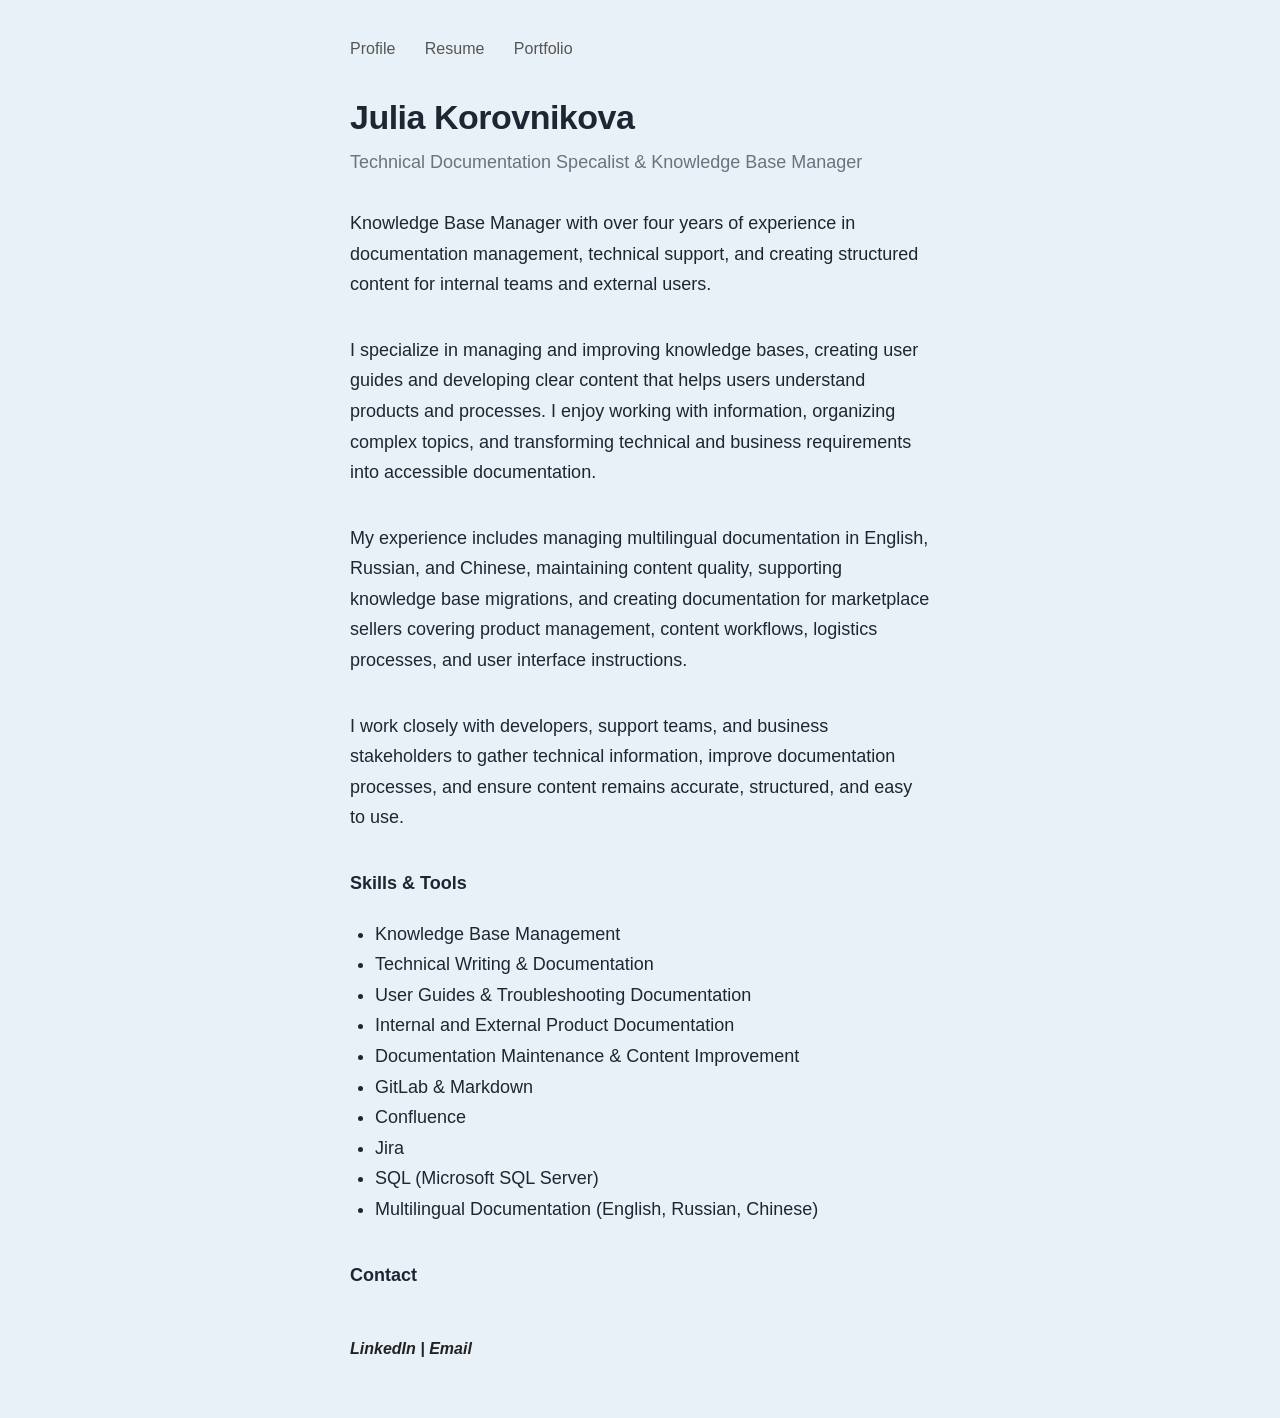
==== index.html @ 37e901a1 "Update index.html" ====
<!DOCTYPE html>
<html lang="en">

<head>

<meta charset="UTF-8">

<meta name="viewport" content="width=device-width, initial-scale=1.0">

<title>Julia Korovnikova | Technical Documentation Specalist & Knowledge Base Manager</title>

<link rel="stylesheet" href="style.css">

</head>


<body>


<header>

<nav>
    <a href="index.html">Profile</a>
    <a href="cv.html">Resume</a>
    <a href="portfolio.html">Portfolio</a>
</nav>


</header>



<main>
  
<h1>Julia Korovnikova</h1>

<h2>Technical Documentation Specalist & Knowledge Base Manager</h2>

<p>
Knowledge Base Manager with over four years of experience in documentation management, technical support, and creating structured content for internal teams and external users.
</p>

<p>
I specialize in managing and improving knowledge bases, creating user guides and developing clear content that helps users understand products and processes. I enjoy working with information, organizing complex topics, and transforming technical and business requirements into accessible documentation.
</p>

<p>
My experience includes managing multilingual documentation in English, Russian, and Chinese, maintaining content quality, supporting knowledge base migrations, and creating documentation for marketplace sellers covering product management, content workflows, logistics processes, and user interface instructions.
</p>

<p>
I work closely with developers, support teams, and business stakeholders to gather technical information, improve documentation processes, and ensure content remains accurate, structured, and easy to use.
</p>

<p>
<strong>Skills & Tools</strong>
</p>


<ul>

<li>Knowledge Base Management</li>

<li>Technical Writing & Documentation</li>

<li>User Guides & Troubleshooting Documentation</li>

<li>Internal and External Product Documentation</li>

<li>Documentation Maintenance & Content Improvement</li>

<li>GitLab & Markdown</li>

<li>Confluence</li>

<li>Jira</li>

<li>SQL (Microsoft SQL Server)</li>

<li>Multilingual Documentation (English, Russian, Chinese)</li>

</ul>

 <p>
<strong>Contact</strong>
</p>
<footer>

<a href="https://www.linkedin.com/in/julia-korovnikova/" target="_blank">LinkedIn</a> |
<a href="mailto:juliework63@gmail.com">Email</a>

</footer>


</main>



</body>

</html>
---- style.css ----
body {
    background: #E8F1F7;
    color: #1D2733;
    font-family: Arial, sans-serif;
    margin: 0; 
}


/* Header */

header {
    max-width: 580px;
    margin: 40px auto;
}


nav a {
    margin-right: 25px;
    text-decoration: none;
    color: #555555;
    font-size: 16px;
}


nav a:hover {
    color: #2563EB;
}


/* Main content */

main {
    max-width: 580px;
    margin: auto;
    padding-bottom: 60px;
}


/* Headings */

h1 {
    font-size: 34px;
    font-weight: 700;
    margin-bottom: 10px;
    letter-spacing: -0.5px;
}


h2 {
    font-size: 18px;
    font-weight: 400;
    color: #6B7280;
    margin-bottom: 35px;
}


/* Text */

p {
    font-size: 18px;
    line-height: 1.7;
    margin-top: 35px;
}


/* Skills list */

ul {
    font-size: 18px;
    line-height: 1.7;
    margin-top: 20px;
    padding-left: 25px;
}


/* Links */

a {
    color: #2563EB;
}


a:hover {
    text-decoration: underline;
}

/* Project cards */
.project {
    margin-top: 40px;
    padding: 20px;
    border-left: 3px solid #2563EB;
}


.project a {
    margin-bottom: 10px;
    color: #1D2733;
    text-decoration: none;
}


.project a:hover {
    color: #2563EB;
}


.project h2 {
text-decoration: none;
    color: inherit;

}


.project p {
    margin-top: 10px;
}


/* Footer */

footer {
    margin-top: 50px;
    font-style: italic;
    font-weight: bold;
}


footer a {
    color: #222222;
    text-decoration: none;
}


footer a:hover {
    color: #2563EB;
}


/* Mobile version */

@media (max-width: 700px) {

    header,
    main {
        max-width: calc(100% - 40px);
    }


    h1 {
        font-size: 30px;
    }


    p,
    ul {
        font-size: 17px;
    }

}
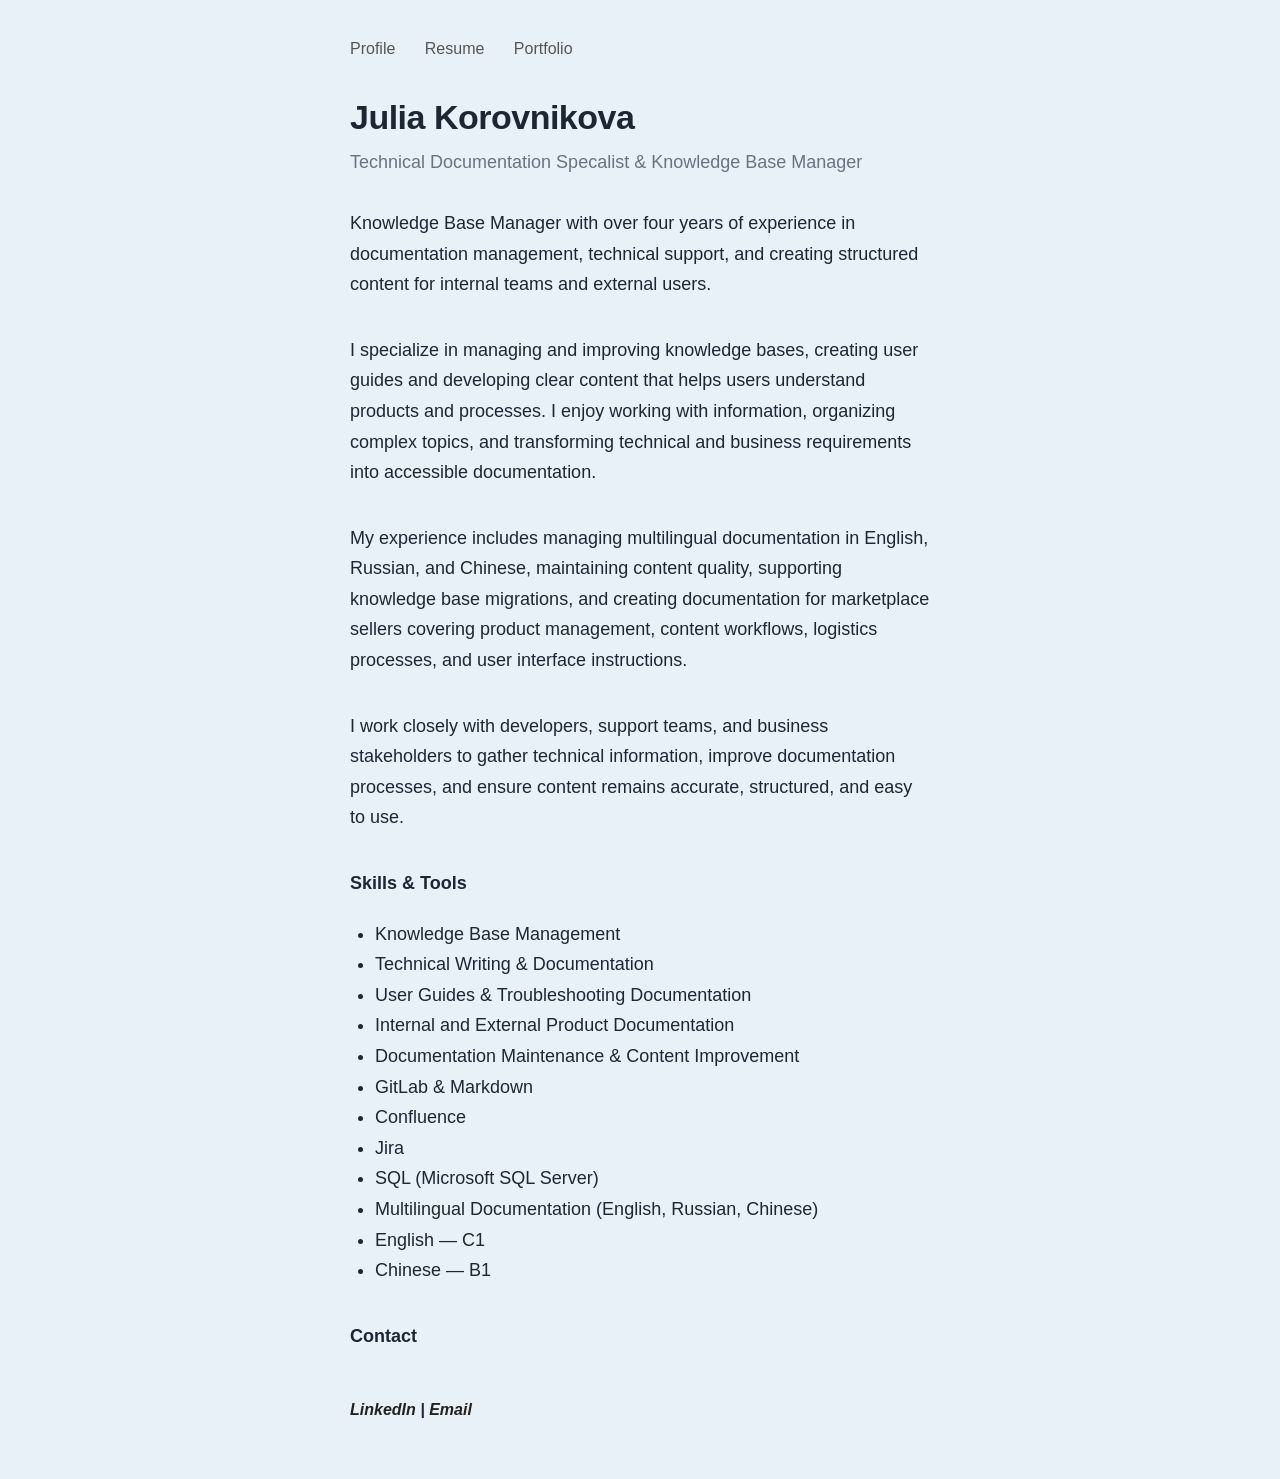
==== commit 7834d668: "Update index.html" ====
--- a/index.html
+++ b/index.html
@@ -79,6 +79,10 @@
 
 <li>Multilingual Documentation (English, Russian, Chinese)</li>
 
+<li>English — C1</li>
+
+<li>Chinese — B1</li>
+
 </ul>
 
  <p>
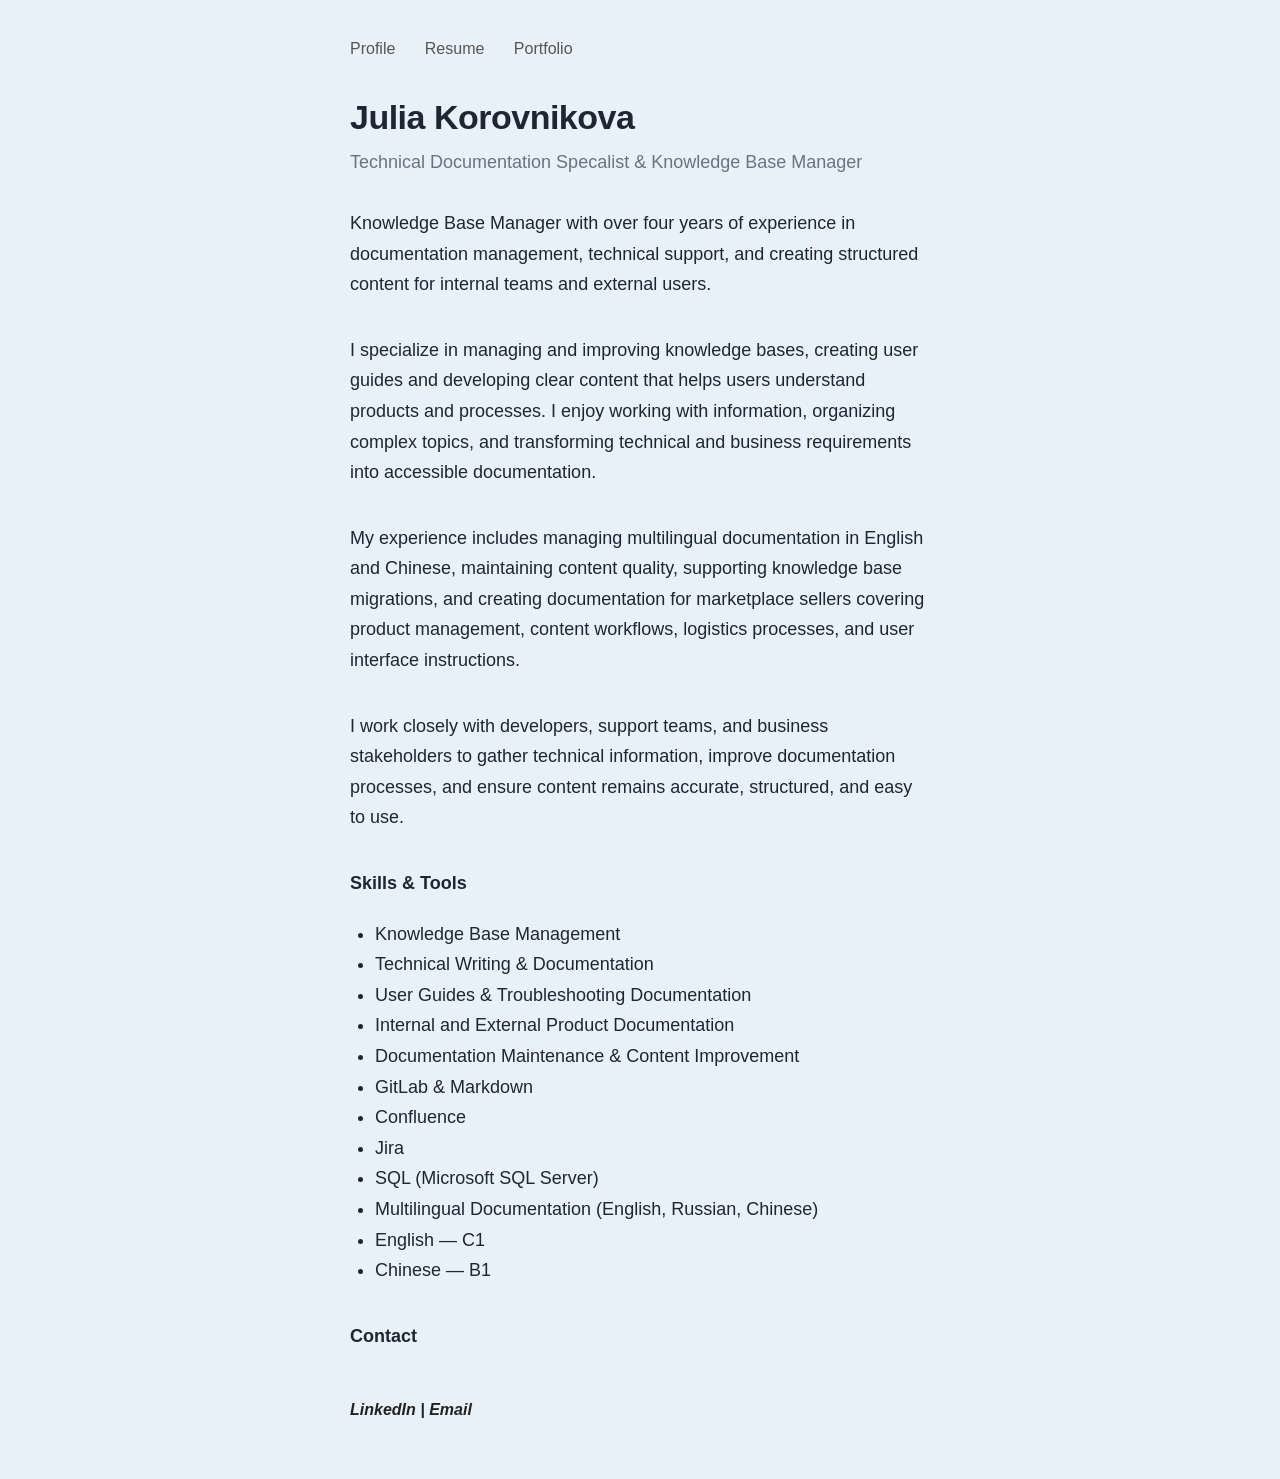
==== commit c16dc9a3: "Update index.html" ====
--- a/index.html
+++ b/index.html
@@ -45,7 +45,7 @@
 </p>
 
 <p>
-My experience includes managing multilingual documentation in English, Russian, and Chinese, maintaining content quality, supporting knowledge base migrations, and creating documentation for marketplace sellers covering product management, content workflows, logistics processes, and user interface instructions.
+My experience includes managing multilingual documentation in English and Chinese, maintaining content quality, supporting knowledge base migrations, and creating documentation for marketplace sellers covering product management, content workflows, logistics processes, and user interface instructions.
 </p>
 
 <p>
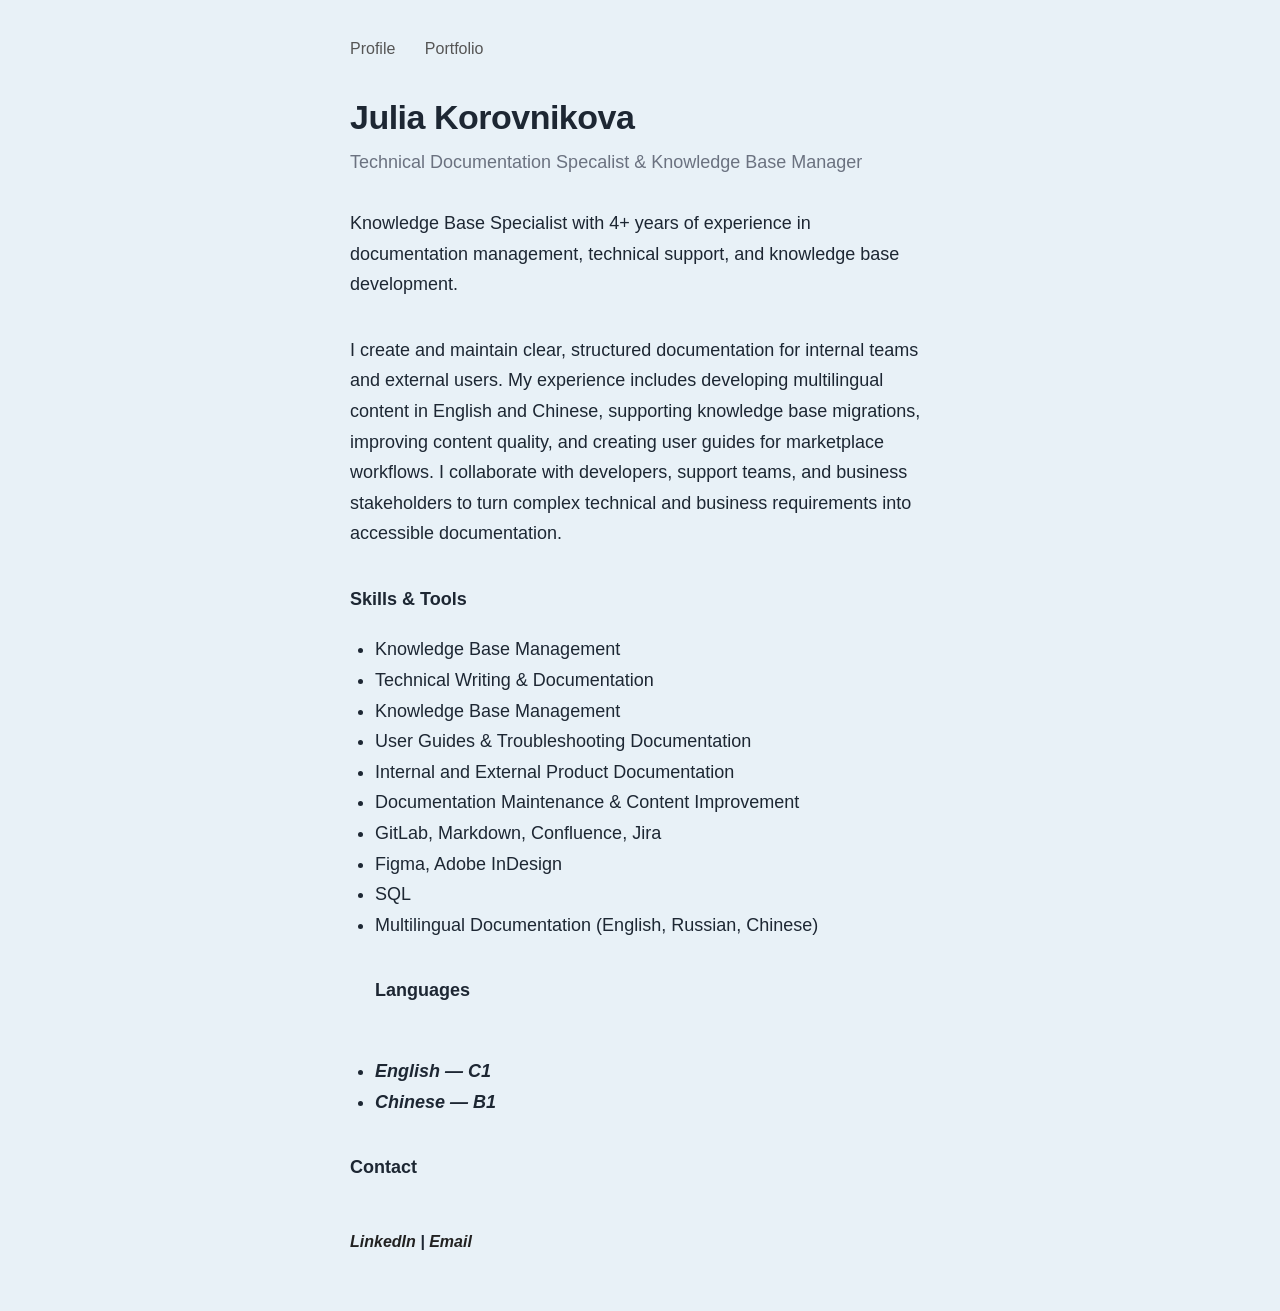
==== commit d351ac3a: "Update index.html" ====
--- a/index.html
+++ b/index.html
@@ -21,7 +21,6 @@
 
 <nav>
     <a href="index.html">Profile</a>
-    <a href="cv.html">Resume</a>
     <a href="portfolio.html">Portfolio</a>
 </nav>
 
@@ -37,20 +36,13 @@
 <h2>Technical Documentation Specalist & Knowledge Base Manager</h2>
 
 <p>
-Knowledge Base Manager with over four years of experience in documentation management, technical support, and creating structured content for internal teams and external users.
+Knowledge Base Specialist with 4+ years of experience in documentation management, technical support, and knowledge base development.
 </p>
 
 <p>
-I specialize in managing and improving knowledge bases, creating user guides and developing clear content that helps users understand products and processes. I enjoy working with information, organizing complex topics, and transforming technical and business requirements into accessible documentation.
+I create and maintain clear, structured documentation for internal teams and external users. My experience includes developing multilingual content in English and Chinese, supporting knowledge base migrations, improving content quality, and creating user guides for marketplace workflows. I collaborate with developers, support teams, and business stakeholders to turn complex technical and business requirements into accessible documentation.
 </p>
 
-<p>
-My experience includes managing multilingual documentation in English and Chinese, maintaining content quality, supporting knowledge base migrations, and creating documentation for marketplace sellers covering product management, content workflows, logistics processes, and user interface instructions.
-</p>
-
-<p>
-I work closely with developers, support teams, and business stakeholders to gather technical information, improve documentation processes, and ensure content remains accurate, structured, and easy to use.
-</p>
 
 <p>
 <strong>Skills & Tools</strong>
@@ -62,6 +54,8 @@
 <li>Knowledge Base Management</li>
 
 <li>Technical Writing & Documentation</li>
+    
+<li>Knowledge Base Management</li>
 
 <li>User Guides & Troubleshooting Documentation</li>
 
@@ -69,16 +63,18 @@
 
 <li>Documentation Maintenance & Content Improvement</li>
 
-<li>GitLab & Markdown</li>
-
-<li>Confluence</li>
-
-<li>Jira</li>
-
-<li>SQL (Microsoft SQL Server)</li>
+<li>GitLab, Markdown, Confluence, Jira</li>
+    
+<li>Figma, Adobe InDesign</li>
+    
+<li>SQL</li>
 
 <li>Multilingual Documentation (English, Russian, Chinese)</li>
 
+<p>
+<strong>Languages</strong>
+</p>
+<footer>   
 <li>English — C1</li>
 
 <li>Chinese — B1</li>
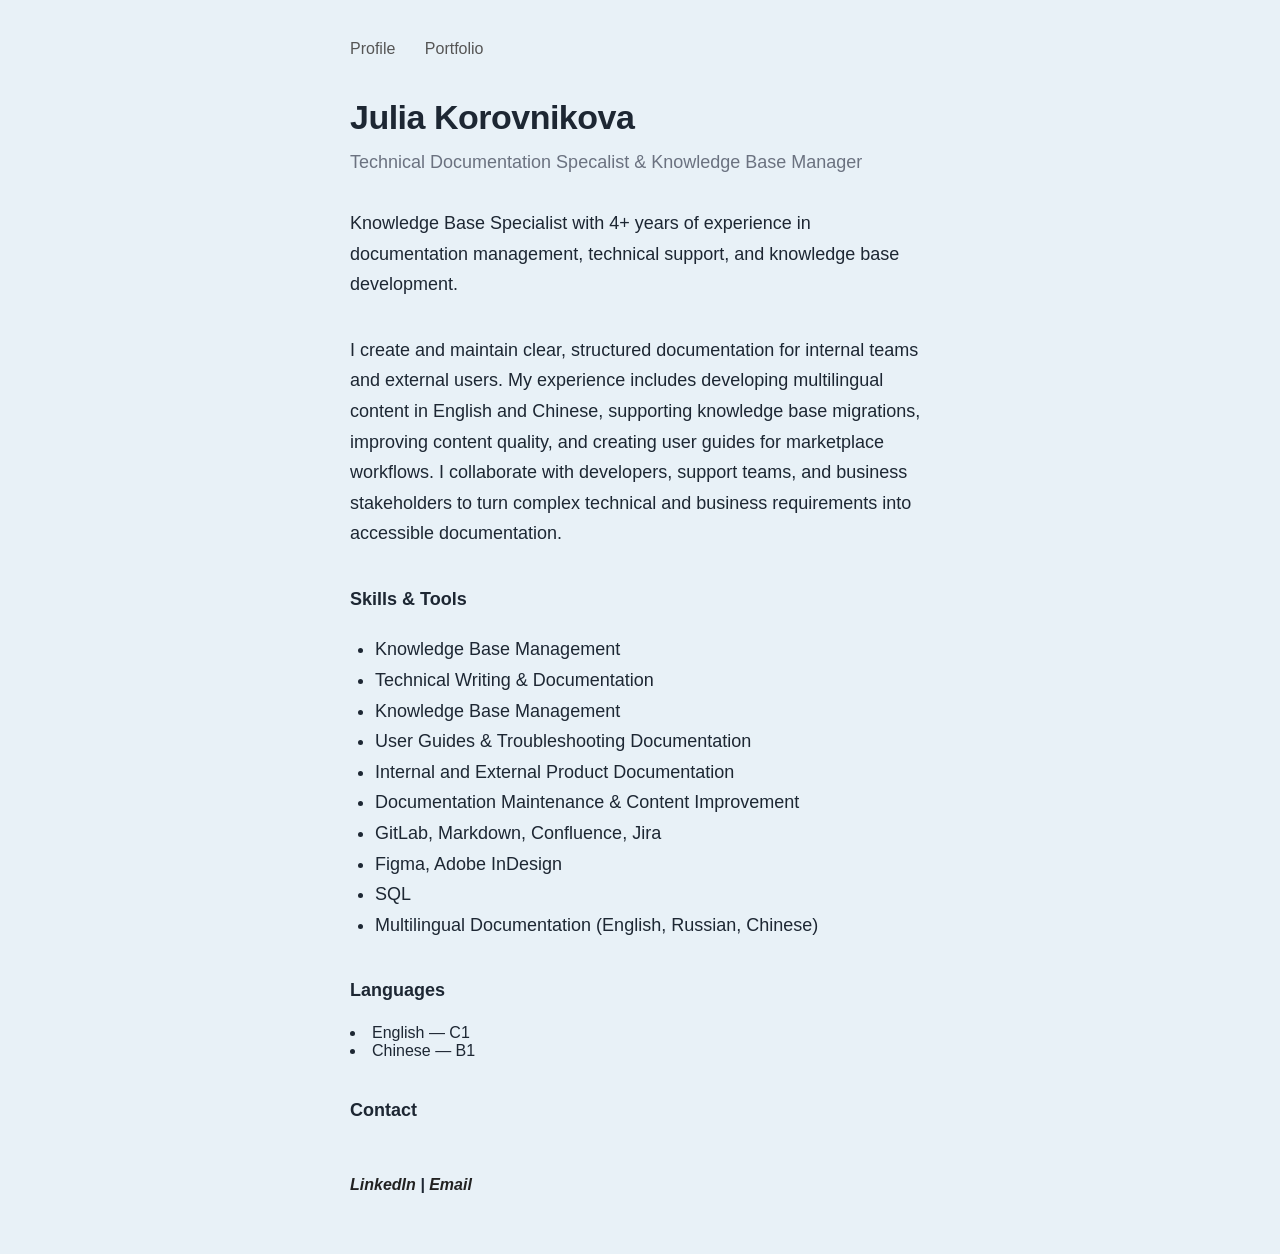
==== commit d68b0a74: "Update index.html" ====
--- a/index.html
+++ b/index.html
@@ -70,16 +70,17 @@
 <li>SQL</li>
 
 <li>Multilingual Documentation (English, Russian, Chinese)</li>
-
+    
+</ul>
+    
 <p>
 <strong>Languages</strong>
 </p>
-<footer>   
+ 
 <li>English — C1</li>
 
 <li>Chinese — B1</li>
 
-</ul>
 
  <p>
 <strong>Contact</strong>
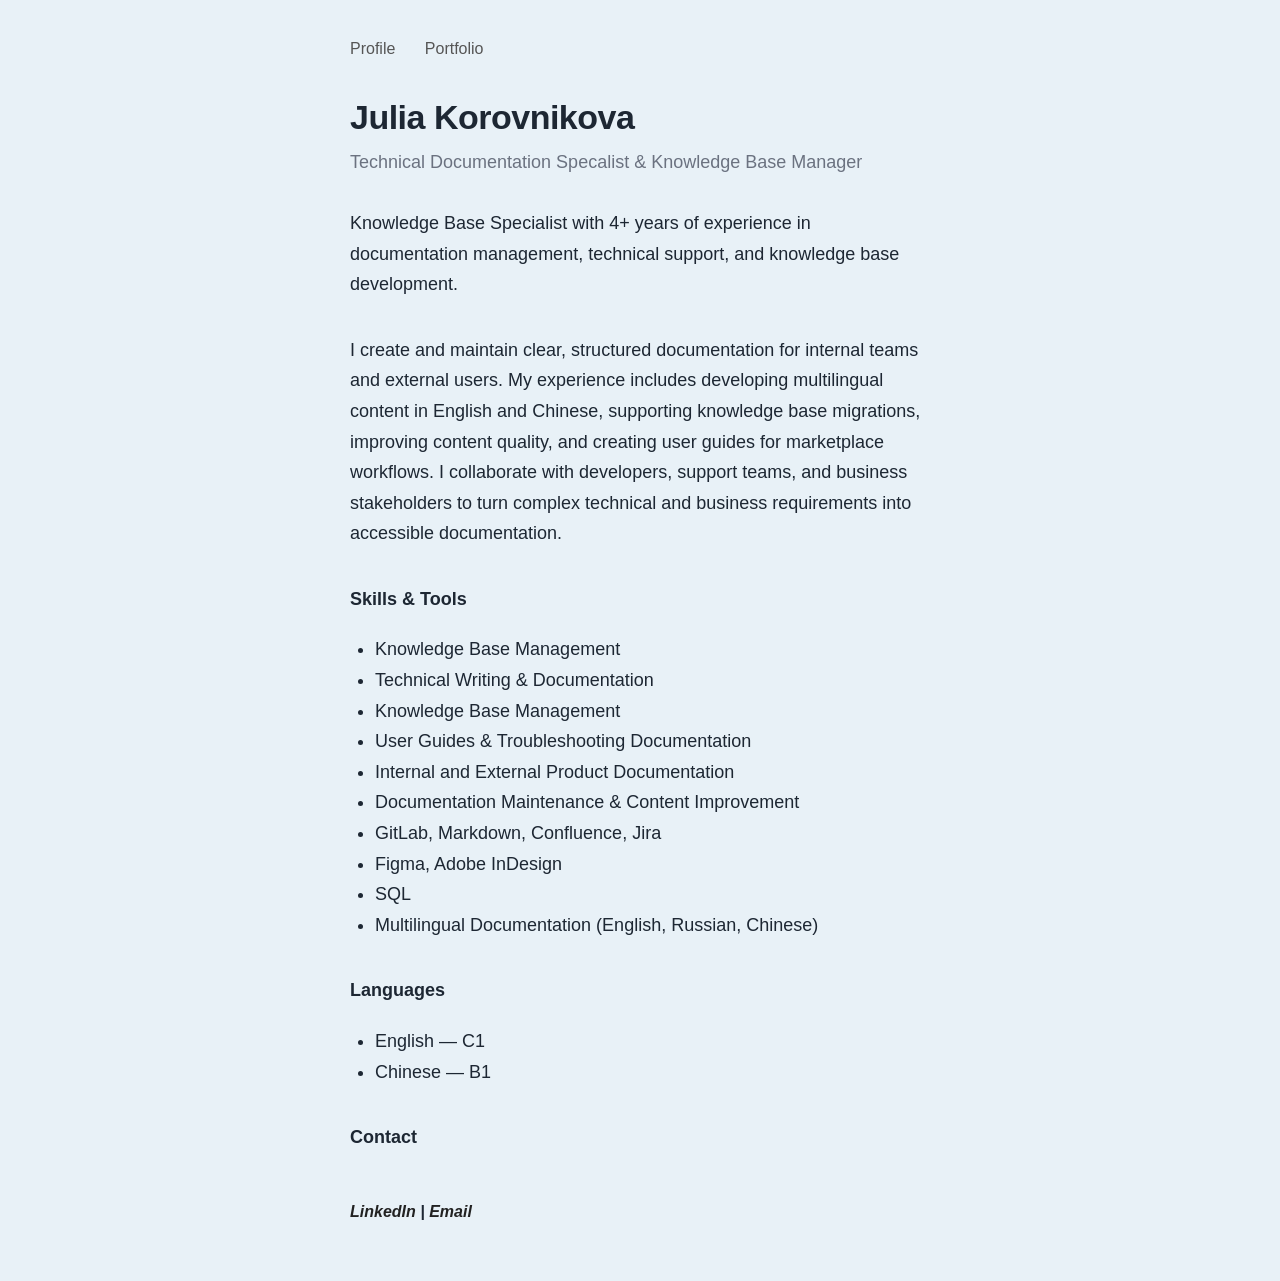
==== commit 5fdce196: "Update index.html" ====
--- a/index.html
+++ b/index.html
@@ -76,10 +76,14 @@
 <p>
 <strong>Languages</strong>
 </p>
- 
+    
+<ul>
+
 <li>English — C1</li>
 
 <li>Chinese — B1</li>
+    
+</ul>
 
 
  <p>
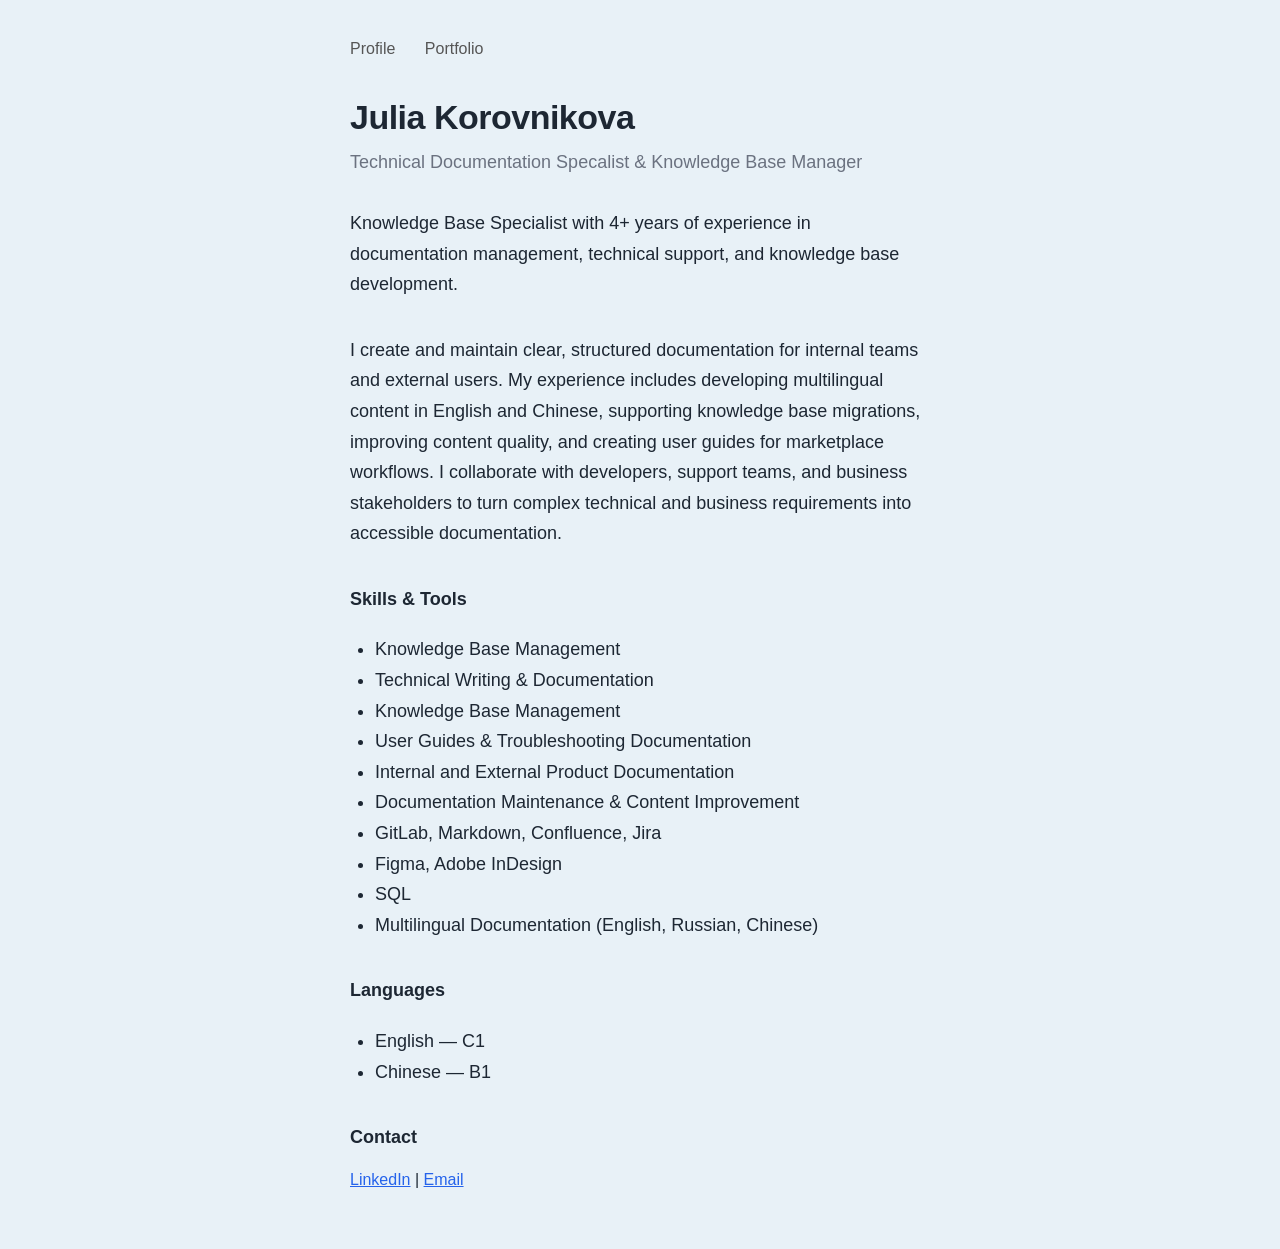
==== commit bc4181a1: "Update index.html" ====
--- a/index.html
+++ b/index.html
@@ -89,13 +89,9 @@
  <p>
 <strong>Contact</strong>
 </p>
-<footer>
 
 <a href="https://www.linkedin.com/in/julia-korovnikova/" target="_blank">LinkedIn</a> |
 <a href="mailto:juliework63@gmail.com">Email</a>
-
-</footer>
-
 
 </main>
 
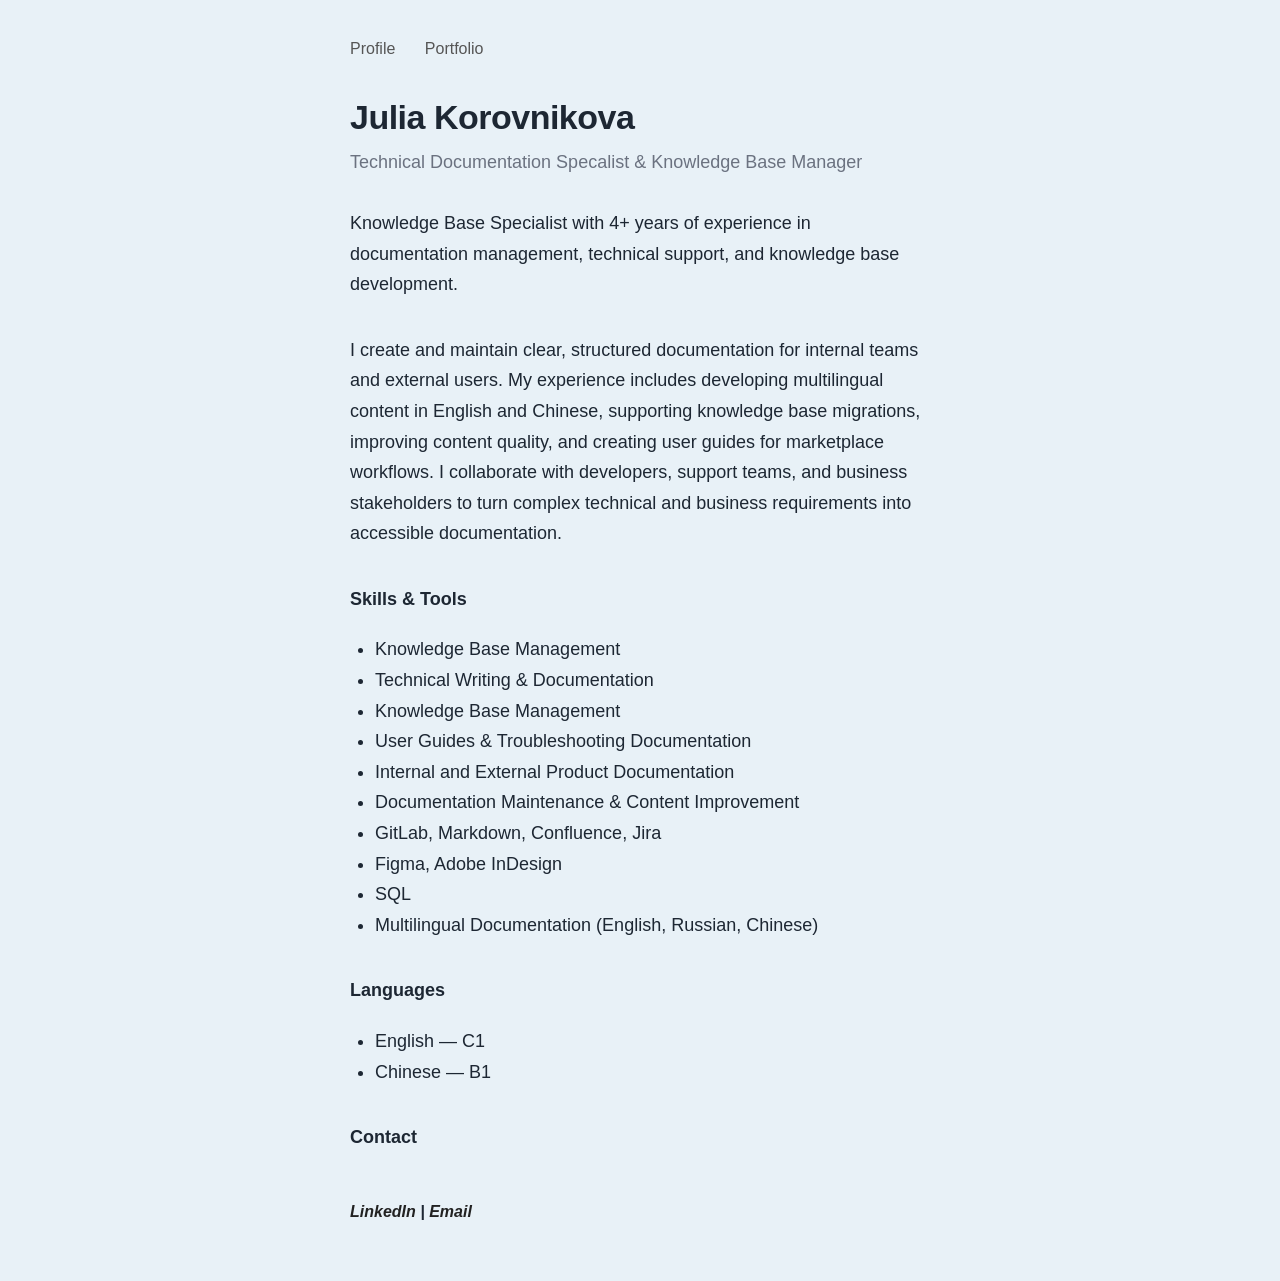
==== commit 85095d0e: "Update index.html" ====
--- a/index.html
+++ b/index.html
@@ -89,10 +89,10 @@
  <p>
 <strong>Contact</strong>
 </p>
-
+<footer>
 <a href="https://www.linkedin.com/in/julia-korovnikova/" target="_blank">LinkedIn</a> |
 <a href="mailto:juliework63@gmail.com">Email</a>
-
+</footer>
 </main>
 
 
